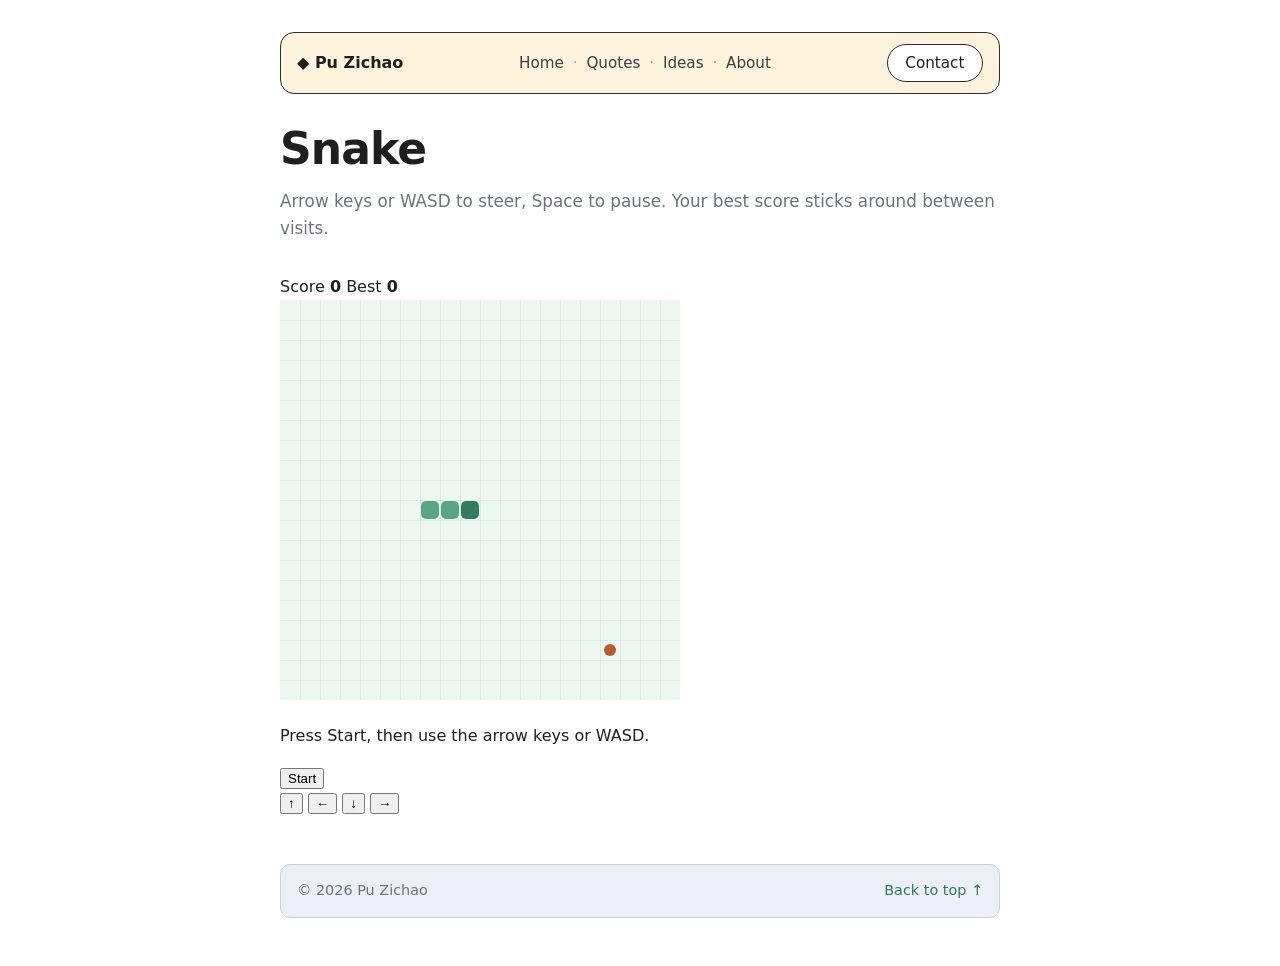
==== game.html @ 669d779d "Add the Snake game page" ====
<!DOCTYPE html>
<html lang="en">
<head>
  <meta charset="UTF-8">
  <meta name="viewport" content="width=device-width, initial-scale=1.0">
  <title>Snake · Pu Zichao</title>
  <meta name="description" content="Snake, played with the arrow keys or the on-screen pad; the best score is kept between visits.">
  <link rel="icon" href="data:image/svg+xml,%3Csvg xmlns='http://www.w3.org/2000/svg' viewBox='0 0 16 16'%3E%3Cpath d='M8 1l7 7-7 7-7-7z' fill='%232f7d5e'/%3E%3C/svg%3E">
  <link rel="stylesheet" href="style.css">
</head>
<body>

  <div class="page" id="top">

    <header id="site-header"></header>

    <main>
      <h1>Snake</h1>
      <p class="lede">Arrow keys or WASD to steer, Space to pause. Your best score sticks around between visits.</p>

      <div class="game">
        <div class="game-hud">
          <span>Score <strong data-score>0</strong></span>
          <span>Best <strong data-best>0</strong></span>
        </div>

        <div class="game-board">
          <canvas id="snake" width="400" height="400" role="img" aria-label="Snake board, 20 by 20 squares"></canvas>
        </div>

        <p class="game-status" data-status aria-live="polite">Press Start, then use the arrow keys or WASD.</p>

        <div class="game-actions">
          <button class="game-btn" type="button" data-start>Start</button>
        </div>

        <!-- Only shown on narrow or touch screens; keyboards have the arrow keys. -->
        <div class="game-pad" role="group" aria-label="Direction pad">
          <button type="button" data-dir="up" aria-label="Up">&uarr;</button>
          <button type="button" data-dir="left" aria-label="Left">&larr;</button>
          <button type="button" data-dir="down" aria-label="Down">&darr;</button>
          <button type="button" data-dir="right" aria-label="Right">&rarr;</button>
        </div>
      </div>
    </main>

    <footer id="site-footer"></footer>

  </div>

  <script src="nav.js"></script>
  <script src="snake.js"></script>
</body>
</html>
---- style.css ----
/* ---------- Palette ---------- */
:root {
  --cream:        #fdf3dc;   /* nav bar            */
  --ink:          #1f1f1f;   /* text               */
  --muted:        #6b7280;   /* tagline, footer    */
  --mint:         #edf7f1;   /* card fill          */
  --green:        #2f7d5e;   /* card border/text   */
  --lavender:     #edeff7;   /* footer fill        */
  --lavender-bd:  #c9cee0;   /* footer border      */
  --line:         #2b2b2b;   /* nav / button edges */
  --rule:         #e5e7eb;   /* section rules      */
}

* { box-sizing: border-box; }

body {
  margin: 0;
  background: #fff;
  color: var(--ink);
  font-family: system-ui, -apple-system, "Segoe UI", Roboto, Arial, sans-serif;
  line-height: 1.6;
}

/* Single centred column; everything lives inside it. */
.page {
  max-width: 760px;
  margin: 0 auto;
  padding: 2rem 1.25rem 3rem;
}

/* ---------- Nav ---------- */
.nav {
  display: flex;
  align-items: center;
  justify-content: space-between;
  gap: 1rem;
  flex-wrap: wrap;
  background: var(--cream);
  border: 1px solid var(--line);
  border-radius: 14px;
  padding: 0.7rem 1rem;
}

.brand {
  font-weight: 700;
  color: var(--ink);
  text-decoration: none;
  white-space: nowrap;
}

.nav-links {
  display: flex;
}

/* The reference reads "Home · Quotes · Ideas · About" -- the dots sit
   between the links, so they are drawn by a sibling selector rather
   than typed into the HTML. */
.nav-links a + a::before {
  content: "\00b7";
  margin: 0 0.55rem;
  color: #9ca3af;
}

.nav-links a {
  color: #3f3f46;
  text-decoration: none;
  font-size: 0.95rem;
}

.nav-links a:hover {
  color: var(--ink);
  text-decoration: underline;
}

/* The page you are on: darker and bolder, so the nav shows where you are. */
.nav-links a[aria-current="page"] {
  color: var(--ink);
  font-weight: 700;
}

.btn-contact {
  background: #fff;
  border: 1px solid var(--line);
  border-radius: 999px;
  padding: 0.35rem 1.1rem;
  color: var(--ink);
  font-size: 0.95rem;
  text-decoration: none;
}

.btn-contact:hover {
  background: var(--ink);
  color: var(--cream);
}

/* ---------- Hero ---------- */
.hero {
  margin-top: 1.5rem;
}

/* Banner from the reference design: the hero slot before a real photo lands.
   Same 20rem box and 10px radius the photo will use, so swapping in an <img>
   later does not move anything on the page. */
.hero-banner {
  width: 100%;
  height: 20rem;
  display: grid;
  place-items: center;
  border-radius: 10px;
  background:
    /* faint top-to-bottom shading, as in the reference banner */
    linear-gradient(180deg, rgba(255, 255, 255, 0.05), rgba(0, 0, 0, 0.07)),
    /* the orange sweep: light at the left, burnt sienna at the right */
    linear-gradient(90deg, #e7af74 0%, #cf8550 25%, #b85b2e 52%, #9d4320 76%, #82391d 100%);
}

.hero-banner span {
  color: #fff7f1;
  font-size: 1.05rem;
  font-weight: 700;
  letter-spacing: 0.18em;
}

/* Ready for the real photo: drop an <img> inside .hero and it inherits the
   same box. object-fit: cover crops the edges instead of squashing the shot. */
.hero img {
  width: 100%;
  height: 20rem;
  object-fit: cover;
  border-radius: 10px;
  /* cover centres the crop by default; if the subject sits high in the frame,
     pull the crop up with something like `center 15%`. */
  object-position: center;
}

/* ---------- Title ---------- */
h1 {
  font-size: clamp(2rem, 6vw, 2.75rem);
  letter-spacing: -0.02em;
  margin: 1.25rem 0 0.25rem;
}

.tagline {
  margin: 0 0 1.5rem;
  color: var(--muted);
  font-size: 1.05rem;
}

/* ---------- Entry cards ---------- */
.cards {
  display: flex;
  flex-direction: column;
  gap: 0.6rem;
}

.card {
  display: flex;
  align-items: center;
  justify-content: space-between;
  gap: 1rem;
  background: var(--mint);
  border: 1px solid var(--green);
  border-radius: 8px;
  padding: 0.8rem 1rem;
  color: var(--green);
  font-weight: 600;
  text-decoration: none;
}

.card:hover {
  background: var(--green);
  color: #fff;
}

.card .arrow {
  transition: transform 0.15s ease;
}

.card:hover .arrow {
  transform: translateX(4px);
}

/* ---------- Anchored sections ---------- */
.section {
  margin-top: 2.5rem;
  scroll-margin-top: 1.5rem;
}

.section h2,
.list-title {
  font-size: 1.25rem;
  margin: 0 0 0.5rem;
  padding-bottom: 0.4rem;
  border-bottom: 1px solid var(--rule);
}

/* A heading that sits on its own, outside a .section: "All quotes". */
.list-title {
  margin: 2.75rem 0 1.25rem;
}

.section p,
.section li {
  color: #3f3f46;
}

.section ul {
  padding-left: 1.2rem;
}

.section li {
  margin-bottom: 0.35rem;
}

blockquote {
  margin: 0.75rem 0;
  padding: 0.25rem 0 0.25rem 1rem;
  border-left: 3px solid var(--green);
  color: var(--muted);
  font-style: italic;
}

/* ---------- Quotes page ---------- */
.lede {
  margin: 0 0 2rem;
  color: var(--muted);
  font-size: 1.05rem;
}

/* The random quote at the top: the same mint card the entry cards use, so
   the two pages look like one site. */
.quote-hero {
  margin: 1.5rem 0 0;
  padding: 1.6rem 1.7rem 1.4rem;
  background: var(--mint);
  border: 1px solid var(--green);
  border-radius: 14px;
}

.quote-hero-text p {
  margin: 0 0 0.5rem;
  color: var(--ink);
  font-size: 1.3rem;
  font-style: italic;
  line-height: 1.45;
  text-wrap: pretty;
}

.quote-hero-text p:last-child {
  margin-bottom: 0;
}

.quote-hero-meta {
  margin: 0.9rem 0 0;
  color: var(--muted);
  font-size: 0.9rem;
}

.quote-hero-meta cite {
  color: var(--ink);
  font-style: normal;
  font-weight: 600;
}

.quote-hero-btn {
  margin-top: 1.1rem;
  padding: 0.3rem 1rem;
  background: #fff;
  border: 1px solid var(--line);
  border-radius: 999px;
  color: var(--ink);
  font: inherit;
  font-size: 0.9rem;
  cursor: pointer;
}

.quote-hero-btn:hover {
  background: var(--ink);
  color: var(--cream);
}

/* The list: one green rule per quote, and the attribution sits under the text
   instead of hanging out to the left of it. */
.quote {
  margin: 0 0 2rem;
  padding-left: 1.1rem;
  border-left: 3px solid var(--green);
}

.quote blockquote {
  margin: 0 0 0.45rem;
  padding: 0;
  border: 0;
  color: #2b2b2b;
  font-size: 1.05rem;
  font-style: italic;
}

.quote blockquote p {
  margin: 0 0 0.4rem;
}

.quote blockquote p:last-child {
  margin-bottom: 0;
}

.quote footer {
  font-size: 0.9rem;
  color: var(--muted);
}

/* The dash before the name is drawn here, so the markup stays cite + source. */
.quote footer::before {
  content: "\2014\00a0";
}

.quote cite {
  color: var(--ink);
  font-style: normal;
  font-weight: 600;
}

a { color: var(--green); }

/* ---------- Footer ---------- */
.footer {
  display: flex;
  justify-content: space-between;
  flex-wrap: wrap;
  gap: 0.5rem;
  margin-top: 3rem;
  padding: 0.9rem 1rem;
  background: var(--lavender);
  border: 1px solid var(--lavender-bd);
  border-radius: 10px;
  color: var(--muted);
  font-size: 0.9rem;
}

.footer a {
  text-decoration: none;
}

.footer a:hover {
  text-decoration: underline;
}

/* ---------- Ideas page ---------- */
.ideas {
  counter-reset: idea;
  list-style: none;
  margin: 0;
  padding: 0;
  display: grid;
  gap: 0.75rem;
}

.idea {
  counter-increment: idea;
  background: var(--mint);
  border: 1px solid var(--green);
  border-radius: 10px;
  padding: 1rem 1.15rem;
}

.idea h2 {
  font-size: 1.05rem;
  margin: 0 0 0.4rem;
  color: var(--green);
}

/* The number is drawn by CSS, so adding an idea never means renumbering
   the ones below it. */
.idea h2::before {
  content: counter(idea, decimal-leading-zero);
  margin-right: 0.6rem;
  color: var(--muted);
  font-size: 0.85rem;
  font-weight: 400;
  font-variant-numeric: tabular-nums;
}

.idea p {
  margin: 0 0 0.75rem;
  color: #3f3f46;
}

.tags {
  display: flex;
  flex-wrap: wrap;
  gap: 0.4rem;
  list-style: none;
  margin: 0;
  padding: 0;
}

.tags li {
  background: #fff;
  border: 1px solid var(--green);
  border-radius: 999px;
  color: var(--green);
  font-size: 0.72rem;
  letter-spacing: 0.06em;
  padding: 0.1rem 0.55rem;
  text-transform: uppercase;
}

/* A quiet line under the list: not a lede, so it does not push the cards up. */
.outro {
  margin: 1.5rem 0 0;
  color: var(--muted);
  font-size: 0.95rem;
}

/* ---------- Narrow screens ---------- */
@media (max-width: 640px) {
  .page {
    padding: 1.25rem 1rem 2rem;
  }

  .nav {
    flex-direction: column;
    align-items: flex-start;
    gap: 0.75rem;
  }

  .nav-links {
    flex-wrap: wrap;
    row-gap: 0.35rem;
  }

  .hero img,
  .hero-banner {
    height: 14rem;
  }

  .quote-hero {
    padding: 1.2rem 1.2rem 1.1rem;
  }

  .quote-hero-text p {
    font-size: 1.15rem;
  }
}
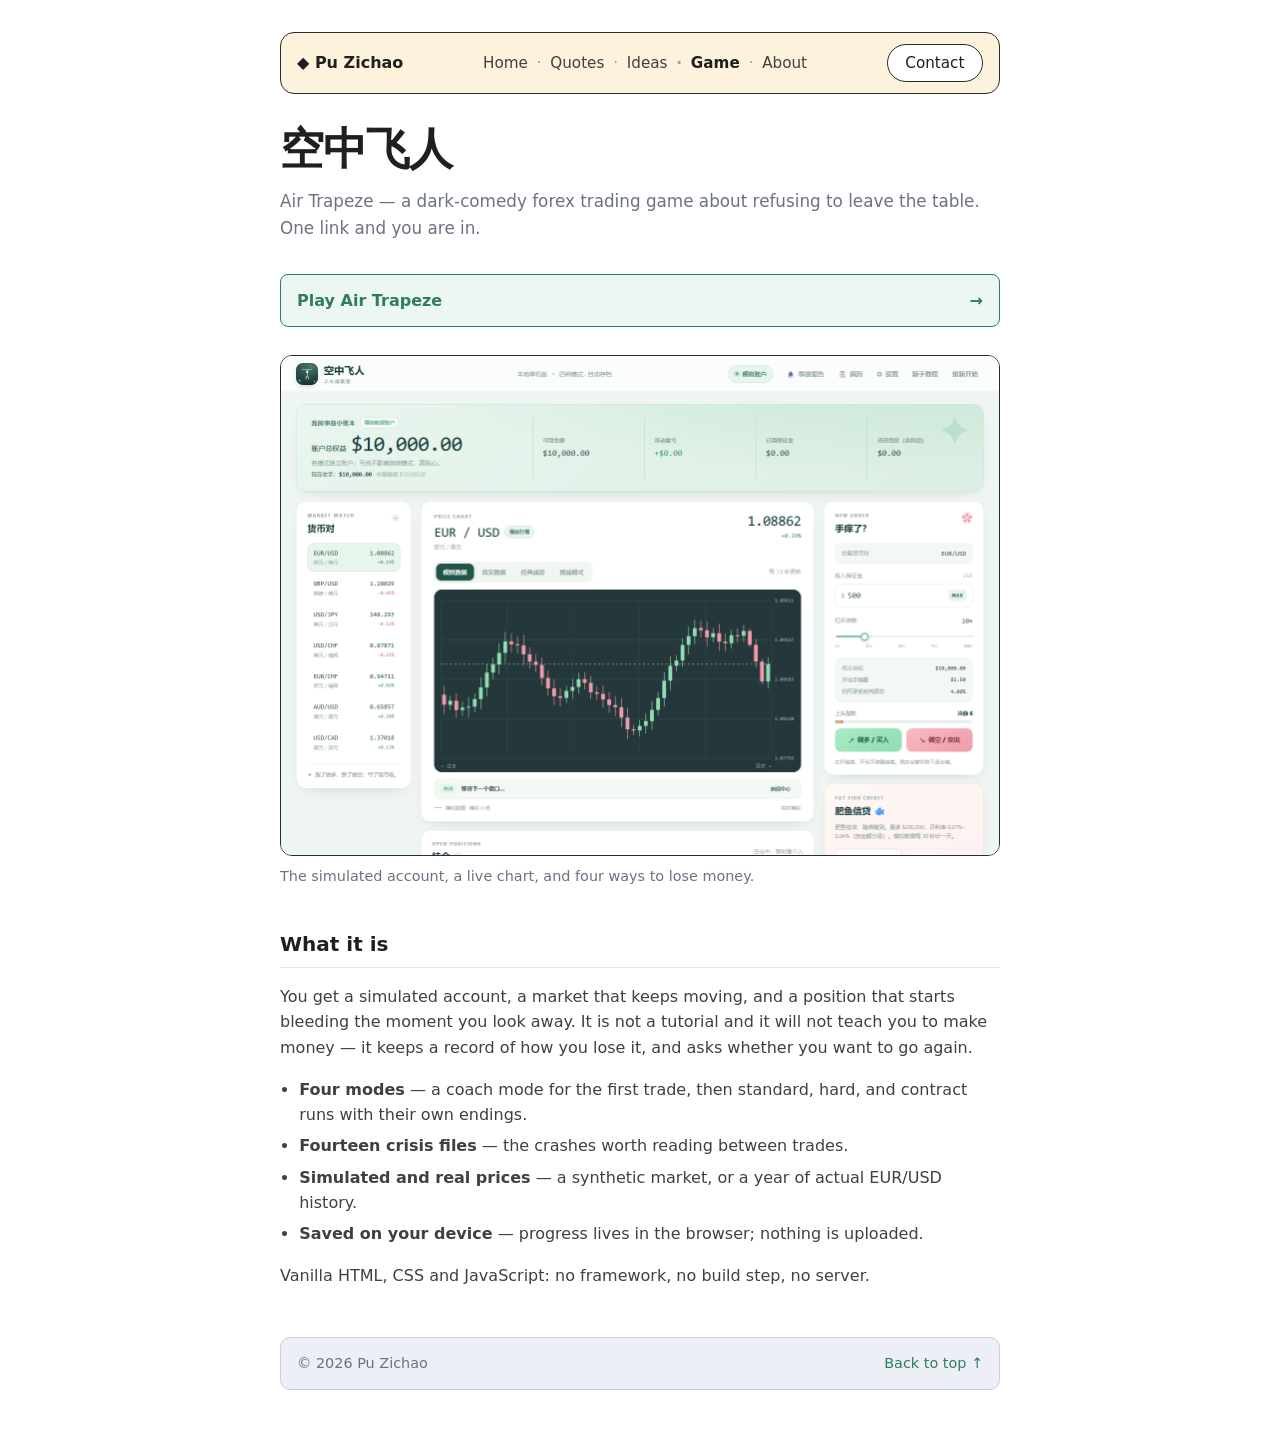
==== commit b2f39221: "Add Air Trapeze game, site icon and manifest" ====
--- a/game.html
+++ b/game.html
@@ -3,9 +3,11 @@
 <head>
   <meta charset="UTF-8">
   <meta name="viewport" content="width=device-width, initial-scale=1.0">
-  <title>Snake · Pu Zichao</title>
-  <meta name="description" content="Snake, played with the arrow keys or the on-screen pad; the best score is kept between visits.">
-  <link rel="icon" href="data:image/svg+xml,%3Csvg xmlns='http://www.w3.org/2000/svg' viewBox='0 0 16 16'%3E%3Cpath d='M8 1l7 7-7 7-7-7z' fill='%232f7d5e'/%3E%3C/svg%3E">
+  <title>Air Trapeze · Pu Zichao</title>
+  <meta name="description" content="Air Trapeze (空中飞人), a dark-comedy forex trading game about refusing to leave the table. One link to play.">
+  <link rel="icon" href="assets/icon.svg" type="image/svg+xml">
+  <link rel="apple-touch-icon" href="assets/apple-touch-icon.png">
+  <link rel="manifest" href="manifest.webmanifest">
   <link rel="stylesheet" href="style.css">
 </head>
 <body>
@@ -15,33 +17,38 @@
     <header id="site-header"></header>
 
     <main>
-      <h1>Snake</h1>
-      <p class="lede">Arrow keys or WASD to steer, Space to pause. Your best score sticks around between visits.</p>
+      <h1 lang="zh-CN">空中飞人</h1>
+      <p class="lede">Air Trapeze &mdash; a dark-comedy forex trading game about refusing to leave the table. One link and you are in.</p>
 
-      <div class="game">
-        <div class="game-hud">
-          <span>Score <strong data-score>0</strong></span>
-          <span>Best <strong data-best>0</strong></span>
-        </div>
+      <div class="cards">
+        <a class="card" href="air-trapeze/index.html">
+          <span>Play Air Trapeze</span><span class="arrow">&rarr;</span>
+        </a>
+      </div>
 
-        <div class="game-board">
-          <canvas id="snake" width="400" height="400" role="img" aria-label="Snake board, 20 by 20 squares"></canvas>
-        </div>
+      <figure class="shot">
+        <img src="air-trapeze/screenshots/desktop.png"
+             alt="Air Trapeze: the account strip, currency pairs, a candlestick chart and the order panel"
+             width="1440" height="1000">
+        <figcaption>The simulated account, a live chart, and four ways to lose money.</figcaption>
+      </figure>
 
-        <p class="game-status" data-status aria-live="polite">Press Start, then use the arrow keys or WASD.</p>
-
-        <div class="game-actions">
-          <button class="game-btn" type="button" data-start>Start</button>
-        </div>
-
-        <!-- Only shown on narrow or touch screens; keyboards have the arrow keys. -->
-        <div class="game-pad" role="group" aria-label="Direction pad">
-          <button type="button" data-dir="up" aria-label="Up">&uarr;</button>
-          <button type="button" data-dir="left" aria-label="Left">&larr;</button>
-          <button type="button" data-dir="down" aria-label="Down">&darr;</button>
-          <button type="button" data-dir="right" aria-label="Right">&rarr;</button>
-        </div>
-      </div>
+      <section class="section" id="about-game">
+        <h2>What it is</h2>
+        <p>
+          You get a simulated account, a market that keeps moving, and a position
+          that starts bleeding the moment you look away. It is not a tutorial and
+          it will not teach you to make money &mdash; it keeps a record of how you
+          lose it, and asks whether you want to go again.
+        </p>
+        <ul>
+          <li><strong>Four modes</strong> &mdash; a coach mode for the first trade, then standard, hard, and contract runs with their own endings.</li>
+          <li><strong>Fourteen crisis files</strong> &mdash; the crashes worth reading between trades.</li>
+          <li><strong>Simulated and real prices</strong> &mdash; a synthetic market, or a year of actual EUR/USD history.</li>
+          <li><strong>Saved on your device</strong> &mdash; progress lives in the browser; nothing is uploaded.</li>
+        </ul>
+        <p>Vanilla HTML, CSS and JavaScript: no framework, no build step, no server.</p>
+      </section>
     </main>
 
     <footer id="site-footer"></footer>
@@ -49,6 +56,5 @@
   </div>
 
   <script src="nav.js"></script>
-  <script src="snake.js"></script>
 </body>
 </html>
--- a/style.css
+++ b/style.css
@@ -19,6 +19,19 @@
   color: var(--ink);
   font-family: system-ui, -apple-system, "Segoe UI", Roboto, Arial, sans-serif;
   line-height: 1.6;
+}
+
+/* Keyboard users get a green ring; mouse clicks do not draw one. */
+:focus-visible {
+  outline: 2px solid var(--green);
+  outline-offset: 3px;
+}
+
+/* Anchors glide, unless the reader asked for less motion. */
+@media (prefers-reduced-motion: no-preference) {
+  html {
+    scroll-behavior: smooth;
+  }
 }
 
 /* Single centred column; everything lives inside it. */
@@ -262,6 +275,7 @@
   font-weight: 600;
 }
 
+/* Both the quote reroll and the game use the same pill. */
 .quote-hero-btn {
   margin-top: 1.1rem;
   padding: 0.3rem 1rem;
@@ -412,6 +426,24 @@
   font-size: 0.95rem;
 }
 
+/* ---------- Screenshots ---------- */
+.shot {
+  margin: 1.75rem 0 0;
+}
+
+.shot img {
+  display: block;
+  width: 100%;
+  height: auto;
+  border: 1px solid var(--line);
+  border-radius: 12px;
+}
+
+.shot figcaption {
+  margin-top: 0.6rem;
+  color: var(--muted);
+  font-size: 0.9rem;
+}
 /* ---------- Narrow screens ---------- */
 @media (max-width: 640px) {
   .page {
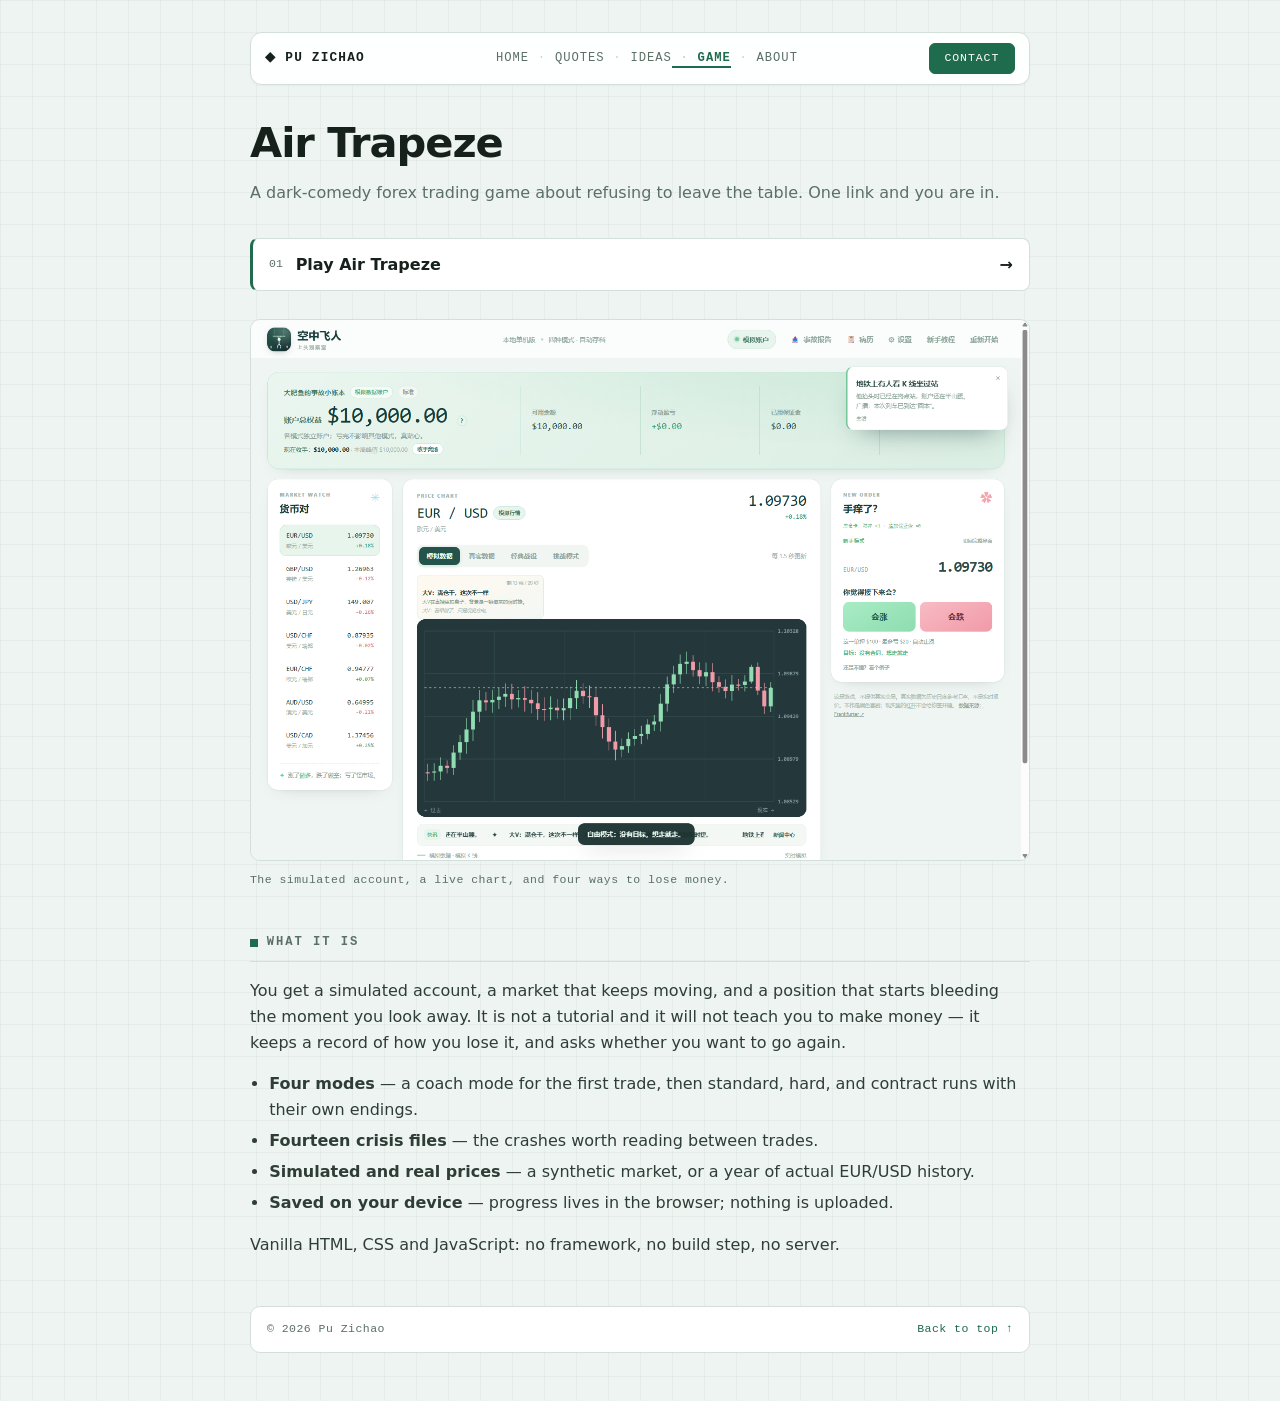
==== commit 9aa141f4: "Say Air Trapeze everywhere instead of the Chinese title" ====
--- a/game.html
+++ b/game.html
@@ -4,7 +4,7 @@
   <meta charset="UTF-8">
   <meta name="viewport" content="width=device-width, initial-scale=1.0">
   <title>Air Trapeze · Pu Zichao</title>
-  <meta name="description" content="Air Trapeze (空中飞人), a dark-comedy forex trading game about refusing to leave the table. One link to play.">
+  <meta name="description" content="Air Trapeze, a dark-comedy forex trading game about refusing to leave the table. One link to play.">
   <link rel="icon" href="assets/icon.svg" type="image/svg+xml">
   <link rel="apple-touch-icon" href="assets/apple-touch-icon.png">
   <link rel="manifest" href="manifest.webmanifest">
@@ -17,17 +17,19 @@
     <header id="site-header"></header>
 
     <main>
-      <h1 lang="zh-CN">空中飞人</h1>
-      <p class="lede">Air Trapeze &mdash; a dark-comedy forex trading game about refusing to leave the table. One link and you are in.</p>
+      <h1>Air Trapeze</h1>
+      <p class="lede">A dark-comedy forex trading game about refusing to leave the table. One link and you are in.</p>
 
       <div class="cards">
-        <a class="card" href="air-trapeze/index.html">
+        <!-- The game has its own repository and its own GitHub Pages site;
+             this page is only the doorway, so nothing here can go stale. -->
+        <a class="card" href="https://pzc20041130.github.io/air-trapeze/" target="_blank" rel="noopener">
           <span>Play Air Trapeze</span><span class="arrow">&rarr;</span>
         </a>
       </div>
 
       <figure class="shot">
-        <img src="air-trapeze/screenshots/desktop.png"
+        <img src="assets/air-trapeze-desktop.png"
              alt="Air Trapeze: the account strip, currency pairs, a candlestick chart and the order panel"
              width="1440" height="1000">
         <figcaption>The simulated account, a live chart, and four ways to lose money.</figcaption>
--- a/style.css
+++ b/style.css
@@ -1,24 +1,36 @@
-/* ---------- Palette ---------- */
+/* ---------- Palette ----------
+   Borrowed from Air Trapeze: the pale mint paper the game sits on, its deep
+   green for every figure that matters, red only where the market falls. */
 :root {
-  --cream:        #fdf3dc;   /* nav bar            */
-  --ink:          #1f1f1f;   /* text               */
-  --muted:        #6b7280;   /* tagline, footer    */
-  --mint:         #edf7f1;   /* card fill          */
-  --green:        #2f7d5e;   /* card border/text   */
-  --lavender:     #edeff7;   /* footer fill        */
-  --lavender-bd:  #c9cee0;   /* footer border      */
-  --line:         #2b2b2b;   /* nav / button edges */
-  --rule:         #e5e7eb;   /* section rules      */
+  --paper:      #eef4f1;   /* page background          */
+  --panel:      #ffffff;   /* cards, nav, footer       */
+  --ink:        #16211c;   /* text                     */
+  --muted:      #5b6f66;   /* secondary text           */
+  --green:      #1f6b4d;   /* the one accent           */
+  --green-dark: #17513b;   /* hover                    */
+  --mint:       #dcefe4;   /* soft fill                */
+  --mint-line:  #bcd9c9;   /* soft border              */
+  --red:        #b8433f;   /* falls, and nothing else  */
+  --line:       #d3e0d9;   /* panel borders            */
+  --rule:       #e2ece6;   /* dividers                 */
+  --chart:      #0e1a16;   /* the dark chart surface   */
+  --mono: ui-monospace, "SFMono-Regular", "Cascadia Mono", Consolas, "Liberation Mono", monospace;
 }
 
 * { box-sizing: border-box; }
 
 body {
   margin: 0;
-  background: #fff;
+  background-color: var(--paper);
+  /* A faint grid, like graph paper under the whole site. */
+  background-image:
+    linear-gradient(to right, rgba(22, 33, 28, 0.035) 1px, transparent 1px),
+    linear-gradient(to bottom, rgba(22, 33, 28, 0.035) 1px, transparent 1px);
+  background-size: 32px 32px;
   color: var(--ink);
   font-family: system-ui, -apple-system, "Segoe UI", Roboto, Arial, sans-serif;
   line-height: 1.6;
+  -webkit-font-smoothing: antialiased;
 }
 
 /* Keyboard users get a green ring; mouse clicks do not draw one. */
@@ -36,7 +48,7 @@
 
 /* Single centred column; everything lives inside it. */
 .page {
-  max-width: 760px;
+  max-width: 820px;
   margin: 0 auto;
   padding: 2rem 1.25rem 3rem;
 }
@@ -48,14 +60,19 @@
   justify-content: space-between;
   gap: 1rem;
   flex-wrap: wrap;
-  background: var(--cream);
+  background: rgba(255, 255, 255, 0.94);
   border: 1px solid var(--line);
-  border-radius: 14px;
-  padding: 0.7rem 1rem;
+  border-radius: 12px;
+  padding: 0.6rem 0.9rem;
+  box-shadow: 0 1px 2px rgba(22, 33, 28, 0.04);
 }
 
 .brand {
+  font-family: var(--mono);
+  font-size: 0.8rem;
   font-weight: 700;
+  letter-spacing: 0.09em;
+  text-transform: uppercase;
   color: var(--ink);
   text-decoration: none;
   white-space: nowrap;
@@ -63,6 +80,7 @@
 
 .nav-links {
   display: flex;
+  align-items: center;
 }
 
 /* The reference reads "Home · Quotes · Ideas · About" -- the dots sit
@@ -71,122 +89,289 @@
 .nav-links a + a::before {
   content: "\00b7";
   margin: 0 0.55rem;
-  color: #9ca3af;
+  color: var(--mint-line);
 }
 
 .nav-links a {
-  color: #3f3f46;
+  font-family: var(--mono);
+  font-size: 0.76rem;
+  letter-spacing: 0.08em;
+  text-transform: uppercase;
+  color: var(--muted);
   text-decoration: none;
-  font-size: 0.95rem;
 }
 
 .nav-links a:hover {
   color: var(--ink);
-  text-decoration: underline;
-}
-
-/* The page you are on: darker and bolder, so the nav shows where you are. */
+}
+
+/* The page you are on: green, with a rule under it. */
 .nav-links a[aria-current="page"] {
-  color: var(--ink);
+  color: var(--green);
   font-weight: 700;
+  box-shadow: inset 0 -2px 0 var(--green);
 }
 
 .btn-contact {
-  background: #fff;
+  background: var(--green);
+  border: 1px solid var(--green);
+  border-radius: 6px;
+  padding: 0.35rem 0.9rem;
+  color: #fff;
+  font-family: var(--mono);
+  font-size: 0.72rem;
+  letter-spacing: 0.08em;
+  text-transform: uppercase;
+  text-decoration: none;
+}
+
+.btn-contact:hover {
+  background: var(--green-dark);
+  border-color: var(--green-dark);
+}
+
+/* ---------- The featured game ---------- */
+/* A storefront panel: the chart sits behind the copy, the game itself on the
+   right, and one obvious thing to click. */
+.play-hero {
+  display: grid;
+  grid-template-columns: 1fr;
+  gap: 1.6rem;
+  align-items: center;
+  margin-top: 1.5rem;
+  padding: 1.75rem;
+  border: 1px solid #0a1310;
+  border-radius: 16px;
+  color: #eaf5ef;
+  background-color: var(--chart);
+  background-image:
+    linear-gradient(100deg, rgba(14, 26, 22, 0.96) 0%, rgba(14, 26, 22, 0.84) 52%, rgba(14, 26, 22, 0.5) 100%),
+    url("assets/hero-chart.svg");
+  background-size: cover;
+  background-position: center;
+}
+
+.play-kicker {
+  display: flex;
+  align-items: center;
+  gap: 0.5rem;
+  margin: 0;
+  font-family: var(--mono);
+  font-size: 0.68rem;
+  letter-spacing: 0.18em;
+  text-transform: uppercase;
+  color: #8fd9bb;
+}
+
+.play-kicker::before {
+  content: "";
+  width: 0.4rem;
+  height: 0.4rem;
+  border-radius: 50%;
+  background: #45c795;
+  box-shadow: 0 0 0 3px rgba(69, 199, 149, 0.16);
+}
+
+.play-hero h1 {
+  margin: 0.55rem 0 0;
+  color: #fff;
+  font-size: clamp(2.2rem, 5vw, 3rem);
+  line-height: 1.05;
+  letter-spacing: -0.02em;
+}
+
+.play-sub {
+  margin: 0.4rem 0 0.9rem;
+  font-family: var(--mono);
+  font-size: 0.76rem;
+  letter-spacing: 0.22em;
+  text-transform: uppercase;
+  color: #9fc3b2;
+}
+
+.play-lede {
+  margin: 0 0 1.2rem;
+  color: #c3d9ce;
+  font-size: 0.96rem;
+  max-width: 34ch;
+}
+
+.play-tags {
+  display: flex;
+  flex-wrap: wrap;
+  gap: 0.35rem;
+  list-style: none;
+  margin: 0 0 1.4rem;
+  padding: 0;
+}
+
+.play-tags li {
+  border: 1px solid rgba(255, 255, 255, 0.16);
+  border-radius: 4px;
+  color: #cfe6da;
+  font-family: var(--mono);
+  font-size: 0.64rem;
+  letter-spacing: 0.06em;
+  padding: 0.18rem 0.5rem;
+  text-transform: uppercase;
+}
+
+.play-actions {
+  display: flex;
+  flex-wrap: wrap;
+  gap: 0.6rem;
+}
+
+.btn-play,
+.btn-ghost {
+  display: inline-flex;
+  align-items: center;
+  gap: 0.5rem;
+  border-radius: 8px;
+  padding: 0.7rem 1.15rem;
+  font-family: var(--mono);
+  font-size: 0.78rem;
+  letter-spacing: 0.08em;
+  text-transform: uppercase;
+  text-decoration: none;
+}
+
+.btn-play {
+  background: #45c795;
+  border: 1px solid #45c795;
+  color: #06231a;
+  font-weight: 700;
+}
+
+.btn-play:hover {
+  background: #6fe0b3;
+  border-color: #6fe0b3;
+}
+
+.btn-ghost {
+  border: 1px solid rgba(255, 255, 255, 0.22);
+  color: #dcefe7;
+}
+
+.btn-ghost:hover {
+  background: rgba(255, 255, 255, 0.08);
+  border-color: rgba(255, 255, 255, 0.4);
+}
+
+.play-art {
+  margin: 0;
+}
+
+.play-art img {
+  display: block;
+  width: 100%;
+  height: auto;
+  max-height: 330px;
+  object-fit: cover;
+  object-position: top;
+  border: 1px solid rgba(255, 255, 255, 0.14);
+  border-radius: 10px;
+  box-shadow: 0 18px 40px rgba(0, 0, 0, 0.35);
+}
+
+.play-art figcaption {
+  margin-top: 0.6rem;
+  font-family: var(--mono);
+  font-size: 0.64rem;
+  letter-spacing: 0.08em;
+  color: rgba(234, 245, 239, 0.55);
+  text-align: right;
+}
+
+/* ---------- What is in the game ---------- */
+.features {
+  display: grid;
+  grid-template-columns: repeat(3, 1fr);
+  gap: 0.75rem;
+  margin-top: 1.25rem;
+}
+
+.feature {
+  background: var(--panel);
   border: 1px solid var(--line);
-  border-radius: 999px;
-  padding: 0.35rem 1.1rem;
-  color: var(--ink);
-  font-size: 0.95rem;
-  text-decoration: none;
-}
-
-.btn-contact:hover {
-  background: var(--ink);
-  color: var(--cream);
-}
-
-/* ---------- Hero ---------- */
-.hero {
-  margin-top: 1.5rem;
-}
-
-/* Banner from the reference design: the hero slot before a real photo lands.
-   Same 20rem box and 10px radius the photo will use, so swapping in an <img>
-   later does not move anything on the page. */
-.hero-banner {
-  width: 100%;
-  height: 20rem;
-  display: grid;
-  place-items: center;
   border-radius: 10px;
-  background:
-    /* faint top-to-bottom shading, as in the reference banner */
-    linear-gradient(180deg, rgba(255, 255, 255, 0.05), rgba(0, 0, 0, 0.07)),
-    /* the orange sweep: light at the left, burnt sienna at the right */
-    linear-gradient(90deg, #e7af74 0%, #cf8550 25%, #b85b2e 52%, #9d4320 76%, #82391d 100%);
-}
-
-.hero-banner span {
-  color: #fff7f1;
-  font-size: 1.05rem;
-  font-weight: 700;
-  letter-spacing: 0.18em;
-}
-
-/* Ready for the real photo: drop an <img> inside .hero and it inherits the
-   same box. object-fit: cover crops the edges instead of squashing the shot. */
-.hero img {
-  width: 100%;
-  height: 20rem;
-  object-fit: cover;
-  border-radius: 10px;
-  /* cover centres the crop by default; if the subject sits high in the frame,
-     pull the crop up with something like `center 15%`. */
-  object-position: center;
+  padding: 0.95rem 1rem;
+}
+
+.feature h3 {
+  margin: 0 0 0.35rem;
+  font-family: var(--mono);
+  font-size: 0.7rem;
+  letter-spacing: 0.1em;
+  text-transform: uppercase;
+  color: var(--green);
+}
+
+.feature p {
+  margin: 0;
+  color: #2f3d37;
+  font-size: 0.86rem;
+  line-height: 1.5;
 }
 
 /* ---------- Title ---------- */
 h1 {
-  font-size: clamp(2rem, 6vw, 2.75rem);
-  letter-spacing: -0.02em;
-  margin: 1.25rem 0 0.25rem;
+  font-size: clamp(2rem, 5vw, 2.6rem);
+  letter-spacing: -0.025em;
+  margin: 1.6rem 0 0.2rem;
 }
 
 .tagline {
   margin: 0 0 1.5rem;
   color: var(--muted);
-  font-size: 1.05rem;
+  font-size: 1rem;
 }
 
 /* ---------- Entry cards ---------- */
 .cards {
   display: flex;
   flex-direction: column;
-  gap: 0.6rem;
+  gap: 0.55rem;
+  counter-reset: entry;
 }
 
 .card {
   display: flex;
   align-items: center;
-  justify-content: space-between;
-  gap: 1rem;
-  background: var(--mint);
-  border: 1px solid var(--green);
+  gap: 0.8rem;
+  background: var(--panel);
+  border: 1px solid var(--line);
+  border-left: 3px solid var(--green);
   border-radius: 8px;
   padding: 0.8rem 1rem;
-  color: var(--green);
+  color: var(--ink);
   font-weight: 600;
   text-decoration: none;
+  counter-increment: entry;
+}
+
+/* 01, 02, 03 in the margin -- drawn, not typed. */
+.card::before {
+  content: "0" counter(entry);
+  font-family: var(--mono);
+  font-size: 0.72rem;
+  font-weight: 400;
+  color: var(--muted);
+}
+
+.card .arrow {
+  margin-left: auto;
+  transition: transform 0.15s ease;
 }
 
 .card:hover {
   background: var(--green);
+  border-color: var(--green);
   color: #fff;
 }
 
-.card .arrow {
-  transition: transform 0.15s ease;
+.card:hover::before {
+  color: rgba(255, 255, 255, 0.6);
 }
 
 .card:hover .arrow {
@@ -195,26 +380,44 @@
 
 /* ---------- Anchored sections ---------- */
 .section {
-  margin-top: 2.5rem;
+  margin-top: 2.75rem;
   scroll-margin-top: 1.5rem;
 }
 
+/* A small label, not a headline: "ABOUT", "ALL QUOTES". */
 .section h2,
 .list-title {
-  font-size: 1.25rem;
-  margin: 0 0 0.5rem;
-  padding-bottom: 0.4rem;
-  border-bottom: 1px solid var(--rule);
+  display: flex;
+  align-items: center;
+  gap: 0.55rem;
+  font-family: var(--mono);
+  font-size: 0.76rem;
+  font-weight: 600;
+  letter-spacing: 0.16em;
+  text-transform: uppercase;
+  color: var(--muted);
+  margin: 0 0 0.9rem;
+  padding-bottom: 0.55rem;
+  border-bottom: 1px solid var(--line);
+}
+
+.section h2::before,
+.list-title::before {
+  content: "";
+  width: 0.5rem;
+  height: 0.5rem;
+  background: var(--green);
+  flex: none;
 }
 
 /* A heading that sits on its own, outside a .section: "All quotes". */
 .list-title {
-  margin: 2.75rem 0 1.25rem;
+  margin: 2.75rem 0 1.2rem;
 }
 
 .section p,
 .section li {
-  color: #3f3f46;
+  color: #2f3d37;
 }
 
 .section ul {
@@ -237,23 +440,23 @@
 .lede {
   margin: 0 0 2rem;
   color: var(--muted);
-  font-size: 1.05rem;
-}
-
-/* The random quote at the top: the same mint card the entry cards use, so
-   the two pages look like one site. */
+  font-size: 1rem;
+}
+
+/* The random quote at the top: a white panel with one green edge. */
 .quote-hero {
   margin: 1.5rem 0 0;
-  padding: 1.6rem 1.7rem 1.4rem;
-  background: var(--mint);
-  border: 1px solid var(--green);
-  border-radius: 14px;
+  padding: 1.5rem 1.6rem 1.3rem;
+  background: var(--panel);
+  border: 1px solid var(--line);
+  border-left: 3px solid var(--green);
+  border-radius: 10px;
 }
 
 .quote-hero-text p {
   margin: 0 0 0.5rem;
   color: var(--ink);
-  font-size: 1.3rem;
+  font-size: 1.25rem;
   font-style: italic;
   line-height: 1.45;
   text-wrap: pretty;
@@ -266,31 +469,35 @@
 .quote-hero-meta {
   margin: 0.9rem 0 0;
   color: var(--muted);
-  font-size: 0.9rem;
+  font-family: var(--mono);
+  font-size: 0.78rem;
+  letter-spacing: 0.02em;
 }
 
 .quote-hero-meta cite {
-  color: var(--ink);
+  color: var(--green);
   font-style: normal;
   font-weight: 600;
 }
 
-/* Both the quote reroll and the game use the same pill. */
 .quote-hero-btn {
   margin-top: 1.1rem;
-  padding: 0.3rem 1rem;
-  background: #fff;
+  padding: 0.32rem 0.85rem;
+  background: transparent;
   border: 1px solid var(--line);
-  border-radius: 999px;
+  border-radius: 6px;
   color: var(--ink);
-  font: inherit;
-  font-size: 0.9rem;
+  font-family: var(--mono);
+  font-size: 0.72rem;
+  letter-spacing: 0.08em;
+  text-transform: uppercase;
   cursor: pointer;
 }
 
 .quote-hero-btn:hover {
   background: var(--ink);
-  color: var(--cream);
+  border-color: var(--ink);
+  color: var(--paper);
 }
 
 /* The list: one green rule per quote, and the attribution sits under the text
@@ -298,15 +505,15 @@
 .quote {
   margin: 0 0 2rem;
   padding-left: 1.1rem;
-  border-left: 3px solid var(--green);
+  border-left: 2px solid var(--mint-line);
 }
 
 .quote blockquote {
   margin: 0 0 0.45rem;
   padding: 0;
   border: 0;
-  color: #2b2b2b;
-  font-size: 1.05rem;
+  color: #2f3d37;
+  font-size: 1.02rem;
   font-style: italic;
 }
 
@@ -319,13 +526,14 @@
 }
 
 .quote footer {
-  font-size: 0.9rem;
+  font-size: 0.86rem;
   color: var(--muted);
 }
 
 /* The dash before the name is drawn here, so the markup stays cite + source. */
 .quote footer::before {
   content: "\2014\00a0";
+  color: var(--mint-line);
 }
 
 .quote cite {
@@ -335,29 +543,6 @@
 }
 
 a { color: var(--green); }
-
-/* ---------- Footer ---------- */
-.footer {
-  display: flex;
-  justify-content: space-between;
-  flex-wrap: wrap;
-  gap: 0.5rem;
-  margin-top: 3rem;
-  padding: 0.9rem 1rem;
-  background: var(--lavender);
-  border: 1px solid var(--lavender-bd);
-  border-radius: 10px;
-  color: var(--muted);
-  font-size: 0.9rem;
-}
-
-.footer a {
-  text-decoration: none;
-}
-
-.footer a:hover {
-  text-decoration: underline;
-}
 
 /* ---------- Ideas page ---------- */
 .ideas {
@@ -366,21 +551,21 @@
   margin: 0;
   padding: 0;
   display: grid;
-  gap: 0.75rem;
+  gap: 0.6rem;
 }
 
 .idea {
   counter-increment: idea;
-  background: var(--mint);
-  border: 1px solid var(--green);
+  background: var(--panel);
+  border: 1px solid var(--line);
   border-radius: 10px;
   padding: 1rem 1.15rem;
 }
 
 .idea h2 {
-  font-size: 1.05rem;
+  font-size: 1.02rem;
   margin: 0 0 0.4rem;
-  color: var(--green);
+  color: var(--ink);
 }
 
 /* The number is drawn by CSS, so adding an idea never means renumbering
@@ -388,34 +573,35 @@
 .idea h2::before {
   content: counter(idea, decimal-leading-zero);
   margin-right: 0.6rem;
-  color: var(--muted);
-  font-size: 0.85rem;
+  color: var(--green);
+  font-family: var(--mono);
+  font-size: 0.8rem;
   font-weight: 400;
-  font-variant-numeric: tabular-nums;
 }
 
 .idea p {
   margin: 0 0 0.75rem;
-  color: #3f3f46;
+  color: #2f3d37;
 }
 
 .tags {
   display: flex;
   flex-wrap: wrap;
-  gap: 0.4rem;
+  gap: 0.35rem;
   list-style: none;
   margin: 0;
   padding: 0;
 }
 
 .tags li {
-  background: #fff;
-  border: 1px solid var(--green);
-  border-radius: 999px;
+  background: var(--mint);
+  border: 1px solid var(--mint-line);
+  border-radius: 4px;
   color: var(--green);
-  font-size: 0.72rem;
+  font-family: var(--mono);
+  font-size: 0.66rem;
   letter-spacing: 0.06em;
-  padding: 0.1rem 0.55rem;
+  padding: 0.1rem 0.45rem;
   text-transform: uppercase;
 }
 
@@ -423,7 +609,7 @@
 .outro {
   margin: 1.5rem 0 0;
   color: var(--muted);
-  font-size: 0.95rem;
+  font-size: 0.92rem;
 }
 
 /* ---------- Screenshots ---------- */
@@ -436,24 +622,81 @@
   width: 100%;
   height: auto;
   border: 1px solid var(--line);
-  border-radius: 12px;
+  border-radius: 10px;
+  background: var(--panel);
 }
 
 .shot figcaption {
   margin-top: 0.6rem;
   color: var(--muted);
-  font-size: 0.9rem;
-}
+  font-family: var(--mono);
+  font-size: 0.72rem;
+  letter-spacing: 0.04em;
+}
+
+/* ---------- Footer ---------- */
+.footer {
+  display: flex;
+  justify-content: space-between;
+  flex-wrap: wrap;
+  gap: 0.5rem;
+  margin-top: 3rem;
+  padding: 0.85rem 1rem;
+  background: var(--panel);
+  border: 1px solid var(--line);
+  border-radius: 10px;
+  color: var(--muted);
+  font-family: var(--mono);
+  font-size: 0.72rem;
+  letter-spacing: 0.04em;
+}
+
+.footer a {
+  color: var(--green);
+  text-decoration: none;
+}
+
+.footer a:hover {
+  text-decoration: underline;
+}
+
+/* ---------- Wide screens: keep the nav in reach ---------- */
+@media (min-width: 641px) {
+  .nav {
+    position: sticky;
+    top: 0.75rem;
+    z-index: 20;
+    backdrop-filter: blur(6px);
+  }
+}
+
 /* ---------- Narrow screens ---------- */
+@media (max-width: 760px) {
+  .play-hero {
+    grid-template-columns: 1fr;
+    gap: 1.5rem;
+    padding: 1.5rem;
+  }
+
+  .play-lede {
+    max-width: none;
+  }
+
+  .features {
+    grid-template-columns: 1fr;
+  }
+}
+
 @media (max-width: 640px) {
   .page {
     padding: 1.25rem 1rem 2rem;
   }
 
   .nav {
+    position: static;
     flex-direction: column;
     align-items: flex-start;
-    gap: 0.75rem;
+    gap: 0.7rem;
   }
 
   .nav-links {
@@ -461,16 +704,12 @@
     row-gap: 0.35rem;
   }
 
-  .hero img,
-  .hero-banner {
-    height: 14rem;
-  }
 
   .quote-hero {
     padding: 1.2rem 1.2rem 1.1rem;
   }
 
   .quote-hero-text p {
-    font-size: 1.15rem;
-  }
-}
+    font-size: 1.12rem;
+  }
+}
